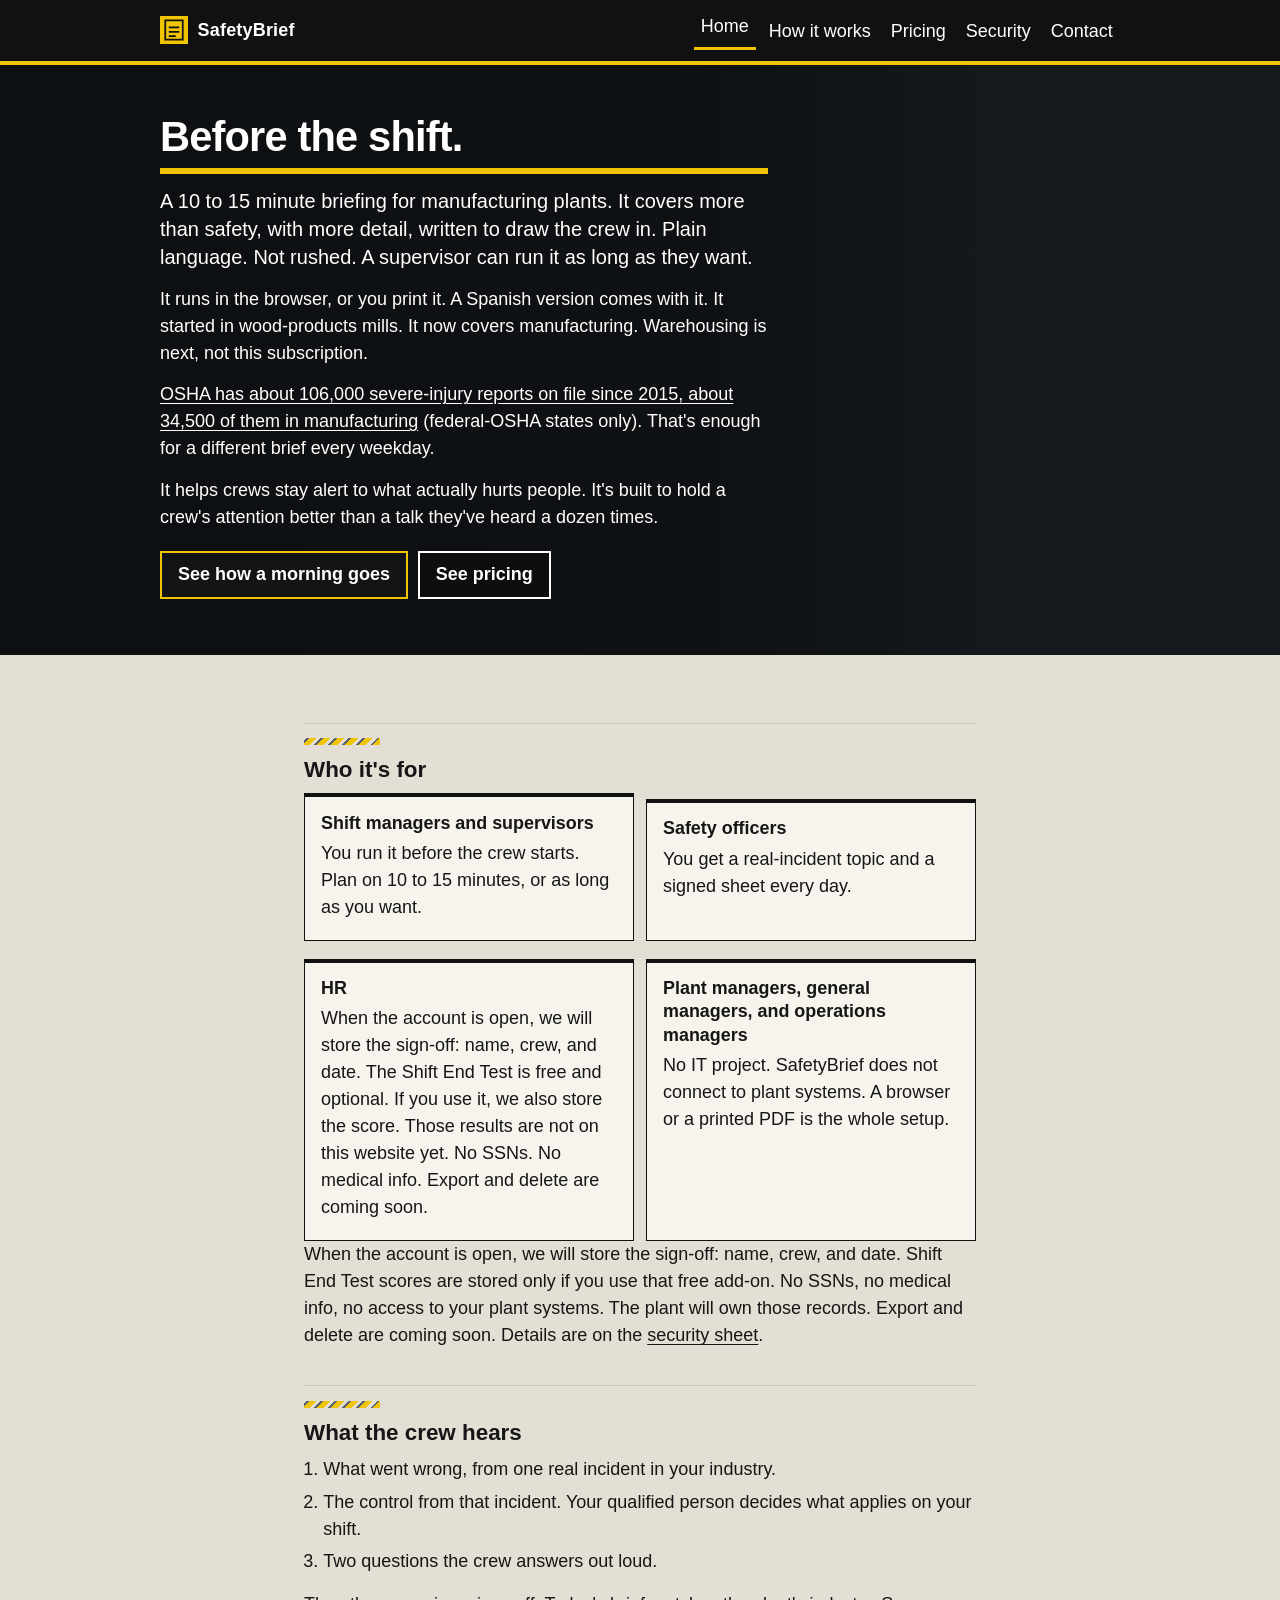
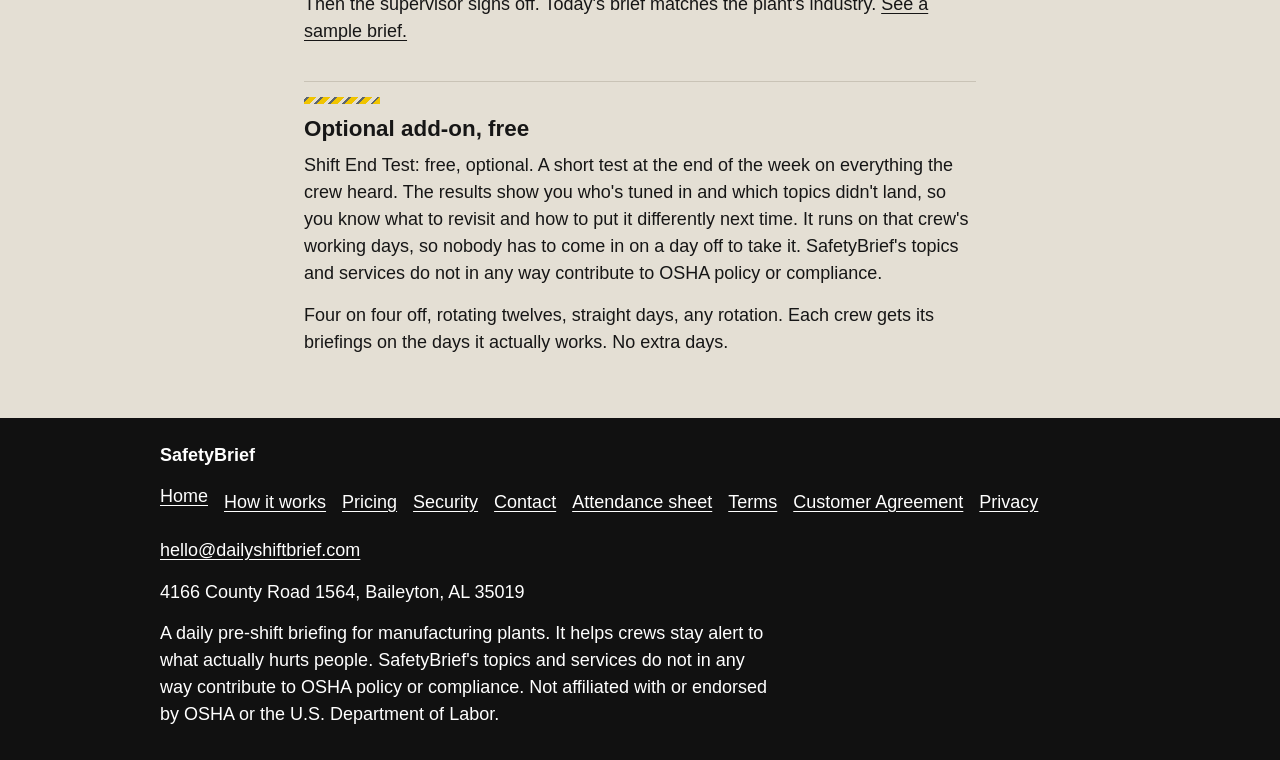
==== index.html @ f7095312 "Publish site (3/4)" ====
<!DOCTYPE html>
<html lang="en">
<head>
  <meta charset="utf-8">
  <meta name="viewport" content="width=device-width, initial-scale=1">
  <title>SafetyBrief | Before the shift</title>
  <meta name="description" content="A 10 to 15 minute pre-shift briefing for manufacturing plants. Supervisors can run it as long as they want. It covers more than safety, in plain language, and helps crews stay alert to what actually hurts people.">
  <meta property="og:site_name" content="SafetyBrief">
  <meta property="og:type" content="website">
  <meta property="og:title" content="SafetyBrief | Before the shift">
  <meta property="og:description" content="A 10 to 15 minute pre-shift briefing for manufacturing plants. Supervisors can run it as long as they want. It covers more than safety, in plain language, and helps crews stay alert to what actually hurts people.">
  <meta property="og:url" content="https://dailyshiftbrief.com/">
  <meta name="robots" content="index, follow">
  <meta name="theme-color" content="#111111">
  <link rel="icon" href="favicon.svg" type="image/svg+xml">
  <link rel="preload" as="image" type="image/webp" href="assets/hero/plant-floor-960.webp" imagesrcset="assets/hero/plant-floor-960.webp 960w, assets/hero/plant-floor-1920.webp 1920w" imagesizes="(max-width: 760px) 320px, 100vw" fetchpriority="high">
  <meta property="og:image" content="https://dailyshiftbrief.com/assets/hero/plant-floor-1920.jpg">
  <link rel="stylesheet" href="css/site.css">
</head>
<body class="marketing">
  <a class="skip" href="#main">Skip to content</a>
  <header class="site-header">
    <div class="wrap-wide header-inner">
      <a class="brand" href="index.html">
        <svg class="mark" viewBox="0 0 32 32" width="28" height="28" aria-hidden="true" focusable="false">
          <rect width="32" height="32" fill="#f0c400"/>
          <rect x="6" y="5" width="20" height="22" fill="none" stroke="#111" stroke-width="2"/>
          <path d="M10 13h12M10 18h12M10 23h8" stroke="#111" stroke-width="2"/>
        </svg>
        <span>SafetyBrief</span>
      </a>
      <nav aria-label="Primary">
        <ul class="nav-list">
          <li><a href="index.html" aria-current="page">Home</a></li>
          <li><a href="how-it-works.html">How it works</a></li>
          <li><a href="pricing.html">Pricing</a></li>
          <li><a href="security.html">Security</a></li>
          <li><a href="contact.html">Contact</a></li>
        </ul>
      </nav>
    </div>
  </header>
  <main id="main" tabindex="-1">
    <section class="hero" aria-labelledby="hero-title">
      <!-- Plant-floor photograph, AI-generated by SafetyBrief for this site. -->
      <div class="hero-photo">
        <picture>
          <source type="image/webp" srcset="assets/hero/plant-floor-960.webp 960w, assets/hero/plant-floor-1920.webp 1920w" sizes="(max-width: 760px) 320px, 100vw">
          <img src="assets/hero/plant-floor-960.jpg" srcset="assets/hero/plant-floor-960.jpg 960w, assets/hero/plant-floor-1920.jpg 1920w" sizes="(max-width: 760px) 320px, 100vw" alt="" width="1920" height="1080" decoding="async" fetchpriority="high">
        </picture>
      </div>
      <div class="hero-shade" aria-hidden="true"></div>
      <div class="hero-copy">
        <h1 id="hero-title">Before the shift.</h1>
        <p class="lede">A 10 to 15 minute briefing for manufacturing plants. It covers more than safety, with more detail, written to draw the crew in. Plain language. Not rushed. A supervisor can run it as long as they want.</p>
        <p>It runs in the browser, or you print it. A Spanish version comes with it. It started in wood-products mills. It now covers manufacturing. Warehousing is next, not this subscription.</p>
        <p><a href="https://www.osha.gov/severe-injury-reports">OSHA has about 106,000 severe-injury reports on file since 2015, about 34,500 of them in manufacturing</a> (federal-OSHA states only). That's enough for a different brief every weekday.</p>
        <p>It helps crews stay alert to what actually hurts people. It's built to hold a crew's attention better than a talk they've heard a dozen times.</p>
        <div class="actions">
          <a class="btn btn-solid" href="how-it-works.html">See how a morning goes</a>
          <a class="btn btn-line" href="pricing.html">See pricing</a>
        </div>
      </div>
    </section>
    <div class="wrap page-body">

    <h2>Who it's for</h2>
    <ul class="who-list">
      <li>
        <h3>Shift managers and supervisors</h3>
        <p>You run it before the crew starts. Plan on 10 to 15 minutes, or as long as you want.</p>
      </li>
      <li>
        <h3>Safety officers</h3>
        <p>You get a real-incident topic and a signed sheet every day.</p>
      </li>
      <li>
        <h3>HR</h3>
        <p>When the account is open, we will store the sign-off: name, crew, and date. The Shift End Test is free and optional. If you use it, we also store the score. Those results are not on this website yet. No SSNs. No medical info. Export and delete are coming soon.</p>
      </li>
      <li>
        <h3>Plant managers, general managers, and operations managers</h3>
        <p>No IT project. SafetyBrief does not connect to plant systems. A browser or a printed PDF is the whole setup.</p>
      </li>
    </ul>
    <p>When the account is open, we will store the sign-off: name, crew, and date. Shift End Test scores are stored only if you use that free add-on. No SSNs, no medical info, no access to your plant systems. The plant will own those records. Export and delete are coming soon. Details are on the <a href="security.html">security sheet</a>.</p>

    <h2>What the crew hears</h2>
    <ol>
      <li>What went wrong, from one real incident in your industry.</li>
      <li>The control from that incident. Your qualified person decides what applies on your shift.</li>
      <li>Two questions the crew answers out loud.</li>
    </ol>
    <p>Then the supervisor signs off. Today's brief matches the plant's industry. <a href="how-it-works.html#sample-brief">See a sample brief.</a></p>

    <h2>Optional add-on, free</h2>
    <p>Shift End Test: free, optional. A short test at the end of the week on everything the crew heard. The results show you who's tuned in and which topics didn't land, so you know what to revisit and how to put it differently next time. It runs on that crew's working days, so nobody has to come in on a day off to take it. SafetyBrief's topics and services do not in any way contribute to OSHA policy or compliance.</p>
    <p>Four on four off, rotating twelves, straight days, any rotation. Each crew gets its briefings on the days it actually works. No extra days.</p>
    </div>
  </main>
  <footer class="site-footer">
    <div class="wrap-wide">
      <p class="footer-name">SafetyBrief</p>
      <ul class="footer-nav">
        <li><a href="index.html" aria-current="page">Home</a></li>
        <li><a href="how-it-works.html">How it works</a></li>
        <li><a href="pricing.html">Pricing</a></li>
        <li><a href="security.html">Security</a></li>
        <li><a href="contact.html">Contact</a></li>
        <li><a href="attendance-sheet.html">Attendance sheet</a></li>
        <li><a href="terms.html">Terms</a></li>
        <li><a href="customer-agreement.html">Customer Agreement</a></li>
        <li><a href="privacy.html">Privacy</a></li>
      </ul>
      <p><a href="mailto:hello@dailyshiftbrief.com">hello@dailyshiftbrief.com</a></p>
      <p data-field="business-address"></p>
      <noscript><p>Mailing address: the BUSINESS_ADDRESS line in config.js.</p></noscript>
      <p class="footer-note">A daily pre-shift briefing for manufacturing plants. It helps crews stay alert to what actually hurts people. SafetyBrief's topics and services do not in any way contribute to OSHA policy or compliance. Not affiliated with or endorsed by OSHA or the U.S. Department of Labor.</p>
    </div>
  </footer>
  <script src="config.js"></script>
</body>
</html>
---- css/site.css ----
/* SafetyBrief. Static site. No build step. */

:root {
  --ink: #161616;
  --muted: #2c2c2c;
  --paper: #e4dfd4;
  --paper-legal: #f3f0e8;
  --card: #f7f4ee;
  --steel: #5c656e;
  --black: #111111;
  --yellow: #f0c400;
  --line: #cfcabc;
  --focus: #111111;
}

*,
*::before,
*::after {
  box-sizing: border-box;
}

html {
  -webkit-text-size-adjust: 100%;
}

body {
  margin: 0;
  background: var(--paper);
  color: var(--ink);
  font-family: "Segoe UI", "Helvetica Neue", Helvetica, Arial, sans-serif;
  font-size: 1.125rem;
  line-height: 1.5;
}

body.legal {
  background: var(--paper-legal);
}

img,
svg {
  max-width: 100%;
}

a {
  color: var(--ink);
  text-underline-offset: 0.15em;
}

a:hover {
  color: #000;
}

:focus-visible {
  outline: 3px solid var(--focus);
  outline-offset: 3px;
}

.skip {
  position: absolute;
  left: 0.75rem;
  top: 0.75rem;
  z-index: 20;
  background: #fff;
  color: #000;
  padding: 0.5rem 0.75rem;
  transform: translateY(-200%);
}

.skip:focus {
  transform: none;
}

.wrap {
  width: min(100% - 2rem, 42rem);
  margin-inline: auto;
}

.wrap-wide {
  width: min(100% - 2rem, 60rem);
  margin-inline: auto;
}

.site-header {
  background: var(--black);
  color: #fff;
  border-bottom: 4px solid var(--yellow);
}

.site-header a {
  color: #fff;
  text-decoration: none;
}

.site-header a:focus-visible {
  outline-color: var(--yellow);
}

.header-inner {
  display: flex;
  flex-wrap: wrap;
  align-items: center;
  justify-content: space-between;
  gap: 0.25rem 1.25rem;
  padding-block: 0.35rem;
}

.brand {
  display: inline-flex;
  align-items: center;
  gap: 0.6rem;
  min-height: 48px;
  font-weight: 700;
  letter-spacing: 0.01em;
}

.mark {
  display: block;
  flex: 0 0 auto;
}

.nav-list {
  display: flex;
  flex-wrap: wrap;
  gap: 0.15rem 0.35rem;
  list-style: none;
  margin: 0;
  padding: 0;
}

.nav-list a {
  display: inline-flex;
  align-items: center;
  min-height: 44px;
  padding: 0.2rem 0.45rem;
  border-bottom: 3px solid transparent;
}

.nav-list a[aria-current="page"] {
  border-bottom-color: var(--yellow);
}

.nav-list a:hover {
  border-bottom-color: #fff;
}

main {
  padding: 0 0 3rem;
}

.page-body {
  padding-top: 2rem;
}

body.marketing .page-body h2 {
  margin-top: 2.25rem;
  padding-top: 0.9rem;
  border-top: 1px solid #c9c3b6;
}

body.marketing .pay-card h2,
body.marketing .release-box h2,
body.marketing .sample-brief h2 {
  margin-top: 0;
  padding-top: 0;
  border-top: 0;
}

body.marketing .page-body h2::before {
  content: "";
  display: block;
  width: 4.75rem;
  height: 0.42rem;
  margin: 0 0 0.7rem;
  background: repeating-linear-gradient(
    -45deg,
    var(--yellow) 0 5px,
    var(--steel) 5px 7px,
    transparent 7px 10px
  );
}

body.marketing .pay-card h2::before,
body.marketing .release-box h2::before,
body.marketing .sample-brief h2::before {
  content: none;
}

/* Plant-floor photograph, AI-generated by SafetyBrief for this site.
   image-set() is the CSS form of the same 960 / 1920 choice as the img srcset.
   :has(img) clears it so the photo is fetched once. */
.hero {
  position: relative;
  isolation: isolate;
  overflow: hidden;
  color: #fff;
  display: flex;
  align-items: center;
  min-height: 34rem;
}

.hero-photo,
.page-banner {
  background-color: #171a1d;
  background-image: image-set(
    url("../assets/hero/plant-floor-960.webp") type("image/webp"),
    url("../assets/hero/plant-floor-960.jpg") type("image/jpeg")
  );
  background-size: cover;
  background-position: 78% 40%;
}

@media (min-width: 761px) {
  .hero-photo,
  .page-banner {
    background-image: image-set(
      url("../assets/hero/plant-floor-1920.webp") type("image/webp"),
      url("../assets/hero/plant-floor-1920.jpg") type("image/jpeg")
    );
    background-position: 70% center;
  }
}

.hero-photo:has(img),
.page-banner:has(img) {
  background-image: none;
}

.hero-photo {
  position: absolute;
  inset: 0;
  z-index: 0;
}

.hero-photo picture,
.hero-photo img,
.page-banner picture,
.page-banner img {
  position: absolute;
  inset: 0;
  width: 100%;
  height: 100%;
}

.hero-photo img,
.page-banner img {
  object-fit: cover;
  object-position: 70% center;
  display: block;
}

.hero-shade {
  position: absolute;
  inset: 0;
  z-index: 1;
  background: linear-gradient(
    90deg,
    rgba(10, 12, 14, 0.78) 0%,
    rgba(12, 14, 16, 0.75) 56%,
    rgba(18, 22, 26, 0.46) 76%,
    rgba(22, 26, 30, 0.26) 100%
  );
}

.hero-copy {
  position: relative;
  z-index: 2;
  width: min(100% - 2rem, 38rem);
  margin-left: max(1rem, calc((100% - 60rem) / 2));
  padding: 3rem 0 3.25rem;
}

.hero h1,
.page-banner h1 {
  color: #fff;
  border-bottom-color: var(--yellow);
}

.hero p,
.hero a:not(.btn) {
  color: #fff;
}

.hero .btn-solid {
  background: #121416;
  color: #fff;
  border-color: var(--yellow);
}

.hero .btn-line {
  background: rgba(12, 14, 16, 0.82);
  color: #fff;
  border-color: #fff;
}

.hero .btn-solid:hover,
.hero .btn-line:hover {
  background: var(--yellow);
  color: #141414;
  border-color: var(--yellow);
}

.hero :focus-visible,
.page-banner :focus-visible {
  outline-color: var(--yellow);
}

.page-banner {
  position: relative;
  overflow: hidden;
  display: flex;
  align-items: flex-end;
  min-height: 9.25rem;
  color: #fff;
}

.page-banner-shade {
  position: absolute;
  inset: 0;
  background: rgba(14, 16, 18, 0.72);
}

.banner-title {
  position: relative;
  z-index: 1;
  width: min(100% - 2rem, 42rem);
  margin-inline: auto;
  padding: 2.5rem 0 1.35rem;
}

.page-banner.wide .banner-title {
  width: min(100% - 2rem, 60rem);
}

.page-banner h1 {
  margin: 0;
}

@media (max-width: 760px) {
  .hero {
    min-height: 0;
    align-items: flex-end;
  }

  .hero-photo {
    overflow: hidden;
  }

  .hero-photo img {
    width: 230%;
    height: 230%;
    max-width: none;
    object-fit: fill;
    left: -118%;
    top: -72%;
  }

  .page-banner img {
    object-position: 76% 40%;
  }

  .hero-shade {
    background: linear-gradient(
      180deg,
      rgba(10, 12, 14, 0.30) 0%,
      rgba(10, 12, 14, 0.40) 7.5rem,
      rgba(8, 10, 12, 0.80) 12rem,
      rgba(8, 10, 12, 0.82) 100%
    );
  }

  .hero-copy {
    width: auto;
    margin-left: 1rem;
    margin-right: 1rem;
    padding: 9.25rem 0 1.75rem;
  }
}

h1 {
  margin: 0 0 0.85rem;
  font-size: clamp(1.85rem, 4.5vw, 2.6rem);
  line-height: 1.15;
  letter-spacing: -0.02em;
  border-bottom: 6px solid var(--yellow);
  padding-bottom: 0.45rem;
}

h2 {
  margin: 2rem 0 0.6rem;
  font-size: 1.4rem;
  line-height: 1.25;
}

h3 {
  margin: 0 0 0.35rem;
  font-size: 1.12rem;
  line-height: 1.3;
}

p {
  margin: 0 0 0.9rem;
}

ul,
ol {
  margin: 0 0 1rem;
  padding-left: 1.2rem;
}

li + li {
  margin-top: 0.35rem;
}

.lede {
  font-size: 1.25rem;
  line-height: 1.4;
}

.who-list {
  list-style: none;
  padding: 0;
  margin: 0.5rem 0 0;
  display: grid;
  gap: 0.75rem;
}

.who-list li {
  background: var(--card);
  border: 1px solid var(--black);
  border-top: 4px solid var(--black);
  padding: 0.9rem 1rem 0.3rem;
}

.who-list h3 {
  margin-bottom: 0.3rem;
}

.steps {
  padding-left: 1.3rem;
}

.steps li {
  margin-top: 0.55rem;
}

.actions {
  display: flex;
  flex-wrap: wrap;
  gap: 0.6rem;
  margin: 1.25rem 0 0.25rem;
}

.btn {
  display: inline-flex;
  align-items: center;
  justify-content: center;
  min-height: 48px;
  padding: 0.65rem 1rem;
  border: 2px solid var(--black);
  font: inherit;
  font-weight: 700;
  line-height: 1.25;
  text-align: center;
  text-decoration: none;
  cursor: pointer;
}

.btn-solid {
  background: var(--black);
  color: #fff;
}

.btn-solid:hover {
  background: #2a2a2a;
  color: #fff;
}

.btn-line {
  background: var(--card);
  color: var(--black);
}

.btn-line:hover {
  background: var(--yellow);
  color: var(--black);
}

.btn-pending {
  background: #fff;
  color: var(--black);
  border-style: dashed;
}

.btn-pending:hover {
  background: var(--yellow);
  color: var(--black);
}

.btn-locked {
  opacity: 0.45;
  cursor: not-allowed;
  pointer-events: none;
}

.agree-box {
  display: flex;
  gap: 0.75rem;
  align-items: flex-start;
  background: var(--card);
  border: 1px solid var(--black);
  padding: 0.9rem 1rem;
  margin: 0 0 1rem;
}

.agree-box input {
  width: 1.35rem;
  height: 1.35rem;
  margin-top: 0.25rem;
  flex: 0 0 auto;
}

.agree-stack {
  display: flex;
  flex-direction: column;
  gap: 0.75rem;
  margin: 0 0 1rem;
}

.agree-stack .agree-box {
  margin: 0;
}

.release-inline {
  margin: 0.35rem 0 0;
}

.release-inline summary {
  cursor: pointer;
  min-height: 44px;
  display: flex;
  align-items: center;
}

.release-box {
  border: 3px solid var(--black);
  background: var(--card);
  padding: 1rem 1.1rem 0.4rem;
  margin: 1.25rem 0 1.5rem;
}

.release-box h2 {
  margin: 0 0 0.75rem;
  font-size: 1.15rem;
  font-weight: 800;
  letter-spacing: 0.04em;
  line-height: 1.3;
}

.agreement-version {
  margin: 0 0 0.85rem;
  font-weight: 700;
}

.legal-warn {
  border: 3px solid var(--black);
  background: var(--card);
  padding: 0.9rem 1rem 0.2rem;
  margin: 0 0 1.25rem;
}

.legal-caps {
  font-weight: 800;
  letter-spacing: 0.01em;
}

.order-fields {
  display: grid;
  gap: 0.65rem;
  margin: 0 0 1rem;
}

.order-fields label {
  display: grid;
  gap: 0.25rem;
  font-weight: 700;
}

.order-fields input {
  font: inherit;
  min-height: 48px;
  padding: 0.4rem 0.6rem;
  border: 2px solid var(--black);
  background: #fff;
  width: 100%;
}

.btn-block {
  width: 100%;
}

.includes {
  background: var(--card);
  border: 1px solid var(--black);
  padding: 0.9rem 1rem 0.9rem 1.6rem;
  margin: 0.4rem 0 0;
}

.pay-grid {
  display: grid;
  grid-template-columns: 1fr 1fr;
  gap: 1rem;
  align-items: stretch;
  margin-top: 0.5rem;
}

.pay-card {
  background: var(--card);
  border: 1px solid var(--black);
  padding: 1.15rem 1.15rem 1.25rem;
  display: flex;
  flex-direction: column;
  gap: 0.35rem;
}

.pay-card h2 {
  margin: 0 0 0.2rem;
}

.pay-card > p {
  margin-bottom: 0.35rem;
}

.plan {
  margin-top: 0.85rem;
}

.addon-note {
  margin: 1.1rem 0 0;
}

.callout {
  background: var(--card);
  border: 1px solid #3a4046;
  border-left: 4px solid var(--yellow);
  padding: 0.85rem 1rem 0.15rem;
}

.amount {
  margin: 0 0 0.45rem;
  font-size: clamp(1.35rem, 2.4vw, 1.7rem);
  font-weight: 700;
  letter-spacing: -0.02em;
  line-height: 1.2;
}

.pay-card .aside-link {
  margin-top: auto;
  padding-top: 1rem;
}

.questions {
  margin-top: 1.25rem;
}

.sample-brief {
  background: var(--card);
  border: 1px solid var(--black);
  margin-top: 0.5rem;
}

.sample-flag {
  margin: 0;
  padding: 0.8rem 1rem;
  background: var(--yellow);
  color: var(--black);
  border-bottom: 3px solid var(--black);
  font-weight: 700;
}

.brief-body {
  padding: 1rem 1rem 1.25rem;
}

.brief-kicker {
  margin: 0;
  font-size: 0.85rem;
  font-weight: 700;
  letter-spacing: 0.06em;
  text-transform: uppercase;
}

.brief-meta {
  margin: 0 0 1rem;
  font-variant-numeric: tabular-nums;
}

.placeholder {
  border: 1px dashed var(--black);
  padding: 0.65rem 0.75rem;
  background: #fffdf6;
}

.sample-brief ol {
  margin-bottom: 0.4rem;
}

.sample-brief a {
  overflow-wrap: anywhere;
}

.sample-brief img {
  display: block;
  width: 100%;
  max-width: 100%;
  height: auto;
}

.sample-brief figure {
  margin: 1rem 0 1.25rem;
}

.sample-brief figcaption {
  margin-top: 0.45rem;
  font-size: 0.95rem;
  line-height: 1.4;
  overflow-wrap: anywhere;
}

.brief-download {
  margin: 0;
  padding: 0.85rem 1rem 0;
  display: flex;
  flex-wrap: wrap;
  gap: 0.6rem;
  align-items: center;
}

.brief-download-bottom {
  padding-bottom: 1rem;
}

.sheet {
  background: #fff;
  color: #161616;
  border: 1px solid #3a4046;
  padding: 1rem 1rem 1.15rem;
}

.sheet-brand {
  display: flex;
  align-items: center;
  gap: 0.45rem;
  margin: 0 0 0.2rem;
  font-weight: 700;
}

.sheet-brand .mark {
  width: 22px;
  height: 22px;
}

.sheet-title {
  margin: 0 0 0.75rem;
  font-size: 1.35rem;
  line-height: 1.2;
  border-bottom: 4px solid #111;
  padding-bottom: 0.25rem;
}

.sheet-fields {
  display: grid;
  grid-template-columns: 1fr 1fr;
  gap: 0.45rem 1rem;
  margin: 0 0 0.7rem;
}

.field {
  display: grid;
  gap: 0.15rem;
  margin: 0;
  font-weight: 700;
  font-size: 0.95rem;
}

.field .line {
  display: block;
  border-bottom: 1px solid #111;
  min-height: 1.35rem;
}

.sheet-table {
  width: 100%;
  border-collapse: collapse;
  font-size: 0.95rem;
}

.sheet-table th,
.sheet-table td {
  border: 1px solid #222;
  text-align: left;
  padding: 0.28rem 0.4rem;
  font-weight: 600;
}

.sheet-table .num {
  width: 2.2rem;
  text-align: right;
}

.sheet-foot {
  margin: 0.7rem 0 0;
  font-size: 0.95rem;
}

@media (max-width: 560px) {
  .sheet-fields {
    grid-template-columns: 1fr;
  }

  .sheet-table {
    font-size: 0.85rem;
  }
}

.signoff-lines {
  overflow-wrap: anywhere;
}

.signoff {
  margin-top: 1.1rem;
  border-top: 3px solid var(--black);
  padding-top: 0.8rem;
}

.sign-row {
  display: grid;
  grid-template-columns: minmax(8.5rem, 11rem) 1fr;
  gap: 0.35rem 0.75rem;
  align-items: end;
  margin: 0.55rem 0;
}

.sign-line {
  border-bottom: 1px solid var(--black);
  min-height: 1.5rem;
}

@media (max-width: 420px) {
  .sign-row {
    grid-template-columns: 1fr;
  }
}

.sign-note {
  margin: 0.8rem 0 0;
  font-size: 1rem;
}

.security-sheet h2 {
  margin-top: 1.4rem;
}

.sheet-list {
  margin-top: 0.2rem;
}

.draft-banner {
  margin: 0 0 1.1rem;
  padding: 0.8rem 1rem;
  background: var(--yellow);
  color: var(--black);
  border: 3px solid var(--black);
  font-weight: 700;
}

.legal-slot {
  border: 1px dashed var(--black);
  padding: 0.75rem 1rem;
  font-weight: 700;
  background: #fff;
}

.site-footer {
  background: var(--black);
  color: #fff;
  padding: 1.5rem 0 2rem;
}

.site-footer a {
  color: #fff;
}

.footer-nav {
  list-style: none;
  padding: 0;
  margin: 0 0 0.8rem;
  display: flex;
  flex-wrap: wrap;
  gap: 0.35rem 1rem;
}

.footer-nav a {
  display: inline-flex;
  align-items: center;
  min-height: 44px;
  text-decoration: underline;
  text-underline-offset: 0.15em;
}

.footer-name {
  margin: 0 0 0.35rem;
  font-weight: 700;
}

.footer-note {
  margin: 0.4rem 0 0;
  max-width: 38rem;
}

@media (min-width: 800px) {
  .who-list {
    grid-template-columns: 1fr 1fr;
  }
}

@media (max-width: 760px) {
  .pay-grid {
    grid-template-columns: 1fr;
  }
}

@media print {
  @page {
    size: letter;
    margin: 0.6in;
  }

  body {
    background: #fff;
    color: #000;
    font-size: 11.5pt;
    line-height: 1.4;
  }

  .skip,
  .site-header,
  .site-footer,
  .no-print {
    display: none !important;
  }

  main {
    padding: 0;
  }

  .wrap,
  .wrap-wide {
    width: auto;
    margin: 0;
  }

  a {
    color: #000;
    text-decoration: underline;
  }

  h1 {
    font-size: 18pt;
  }

  .sample-brief,
  .security-sheet,
  .who-list li,
  .pay-card,
  .includes,
  .draft-banner,
  .legal-slot,
  .placeholder {
    background: #fff;
  }

  .sample-flag,
  .draft-banner {
    background: #fff;
    border: 2px solid #000;
  }

  .sample-brief {
    break-inside: avoid;
    border: 1px solid #000;
  }

  .btn {
    border-color: #000;
  }

  .btn-solid {
    background: #fff;
    color: #000;
  }

  .hero-photo,
  .hero-shade,
  .page-banner picture,
  .page-banner-shade {
    display: none !important;
  }

  .hero,
  .page-banner {
    background: #fff;
    color: #000;
    min-height: 0;
  }

  .hero h1,
  .page-banner h1,
  .hero p,
  .hero a,
  .hero .btn,
  .hero .btn-solid,
  .hero .btn-line {
    color: #000;
    background: transparent;
    border-color: #000;
  }

  body.sheet-page {
    background: #fff;
    color: #000;
    font-size: 9pt;
    line-height: 1.15;
  }

  body.sheet-page main {
    padding: 0;
  }

  body.sheet-page .sheet {
    width: auto;
    margin: 0;
  }

  body.sheet-page .sheet-title {
    font-size: 13pt;
    margin: 0 0 0.08in;
    border: 0;
    padding: 0;
  }

  body.sheet-page .sheet-fields {
    margin-bottom: 0.08in;
  }

  body.sheet-page .sheet-table td {
    height: 0.268in;
    padding: 0 0.06in;
  }

  body.sheet-page .sheet-foot {
    margin: 0.06in 0 0;
  }

  @page sheet {
    size: letter;
    margin: 0.38in 0.48in;
  }

  body.sheet-page .sheet {
    page: sheet;
  }
}
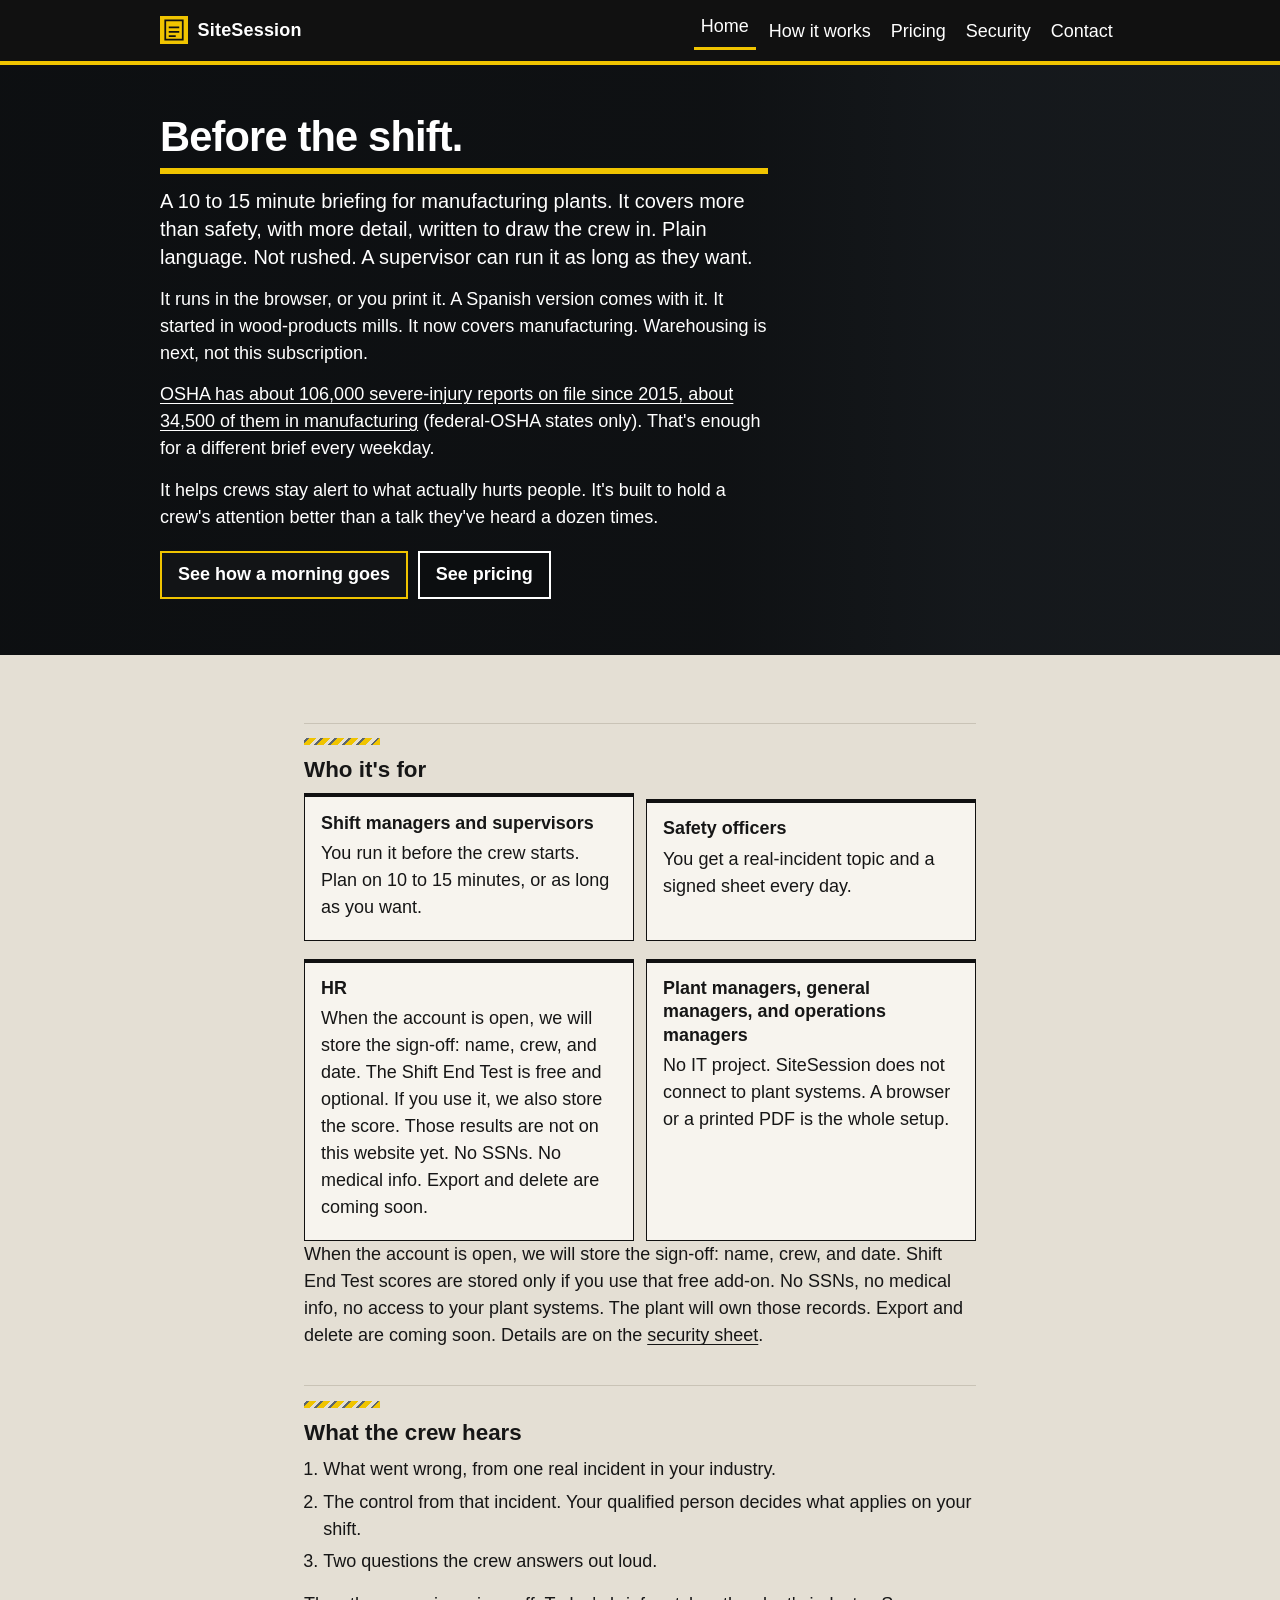
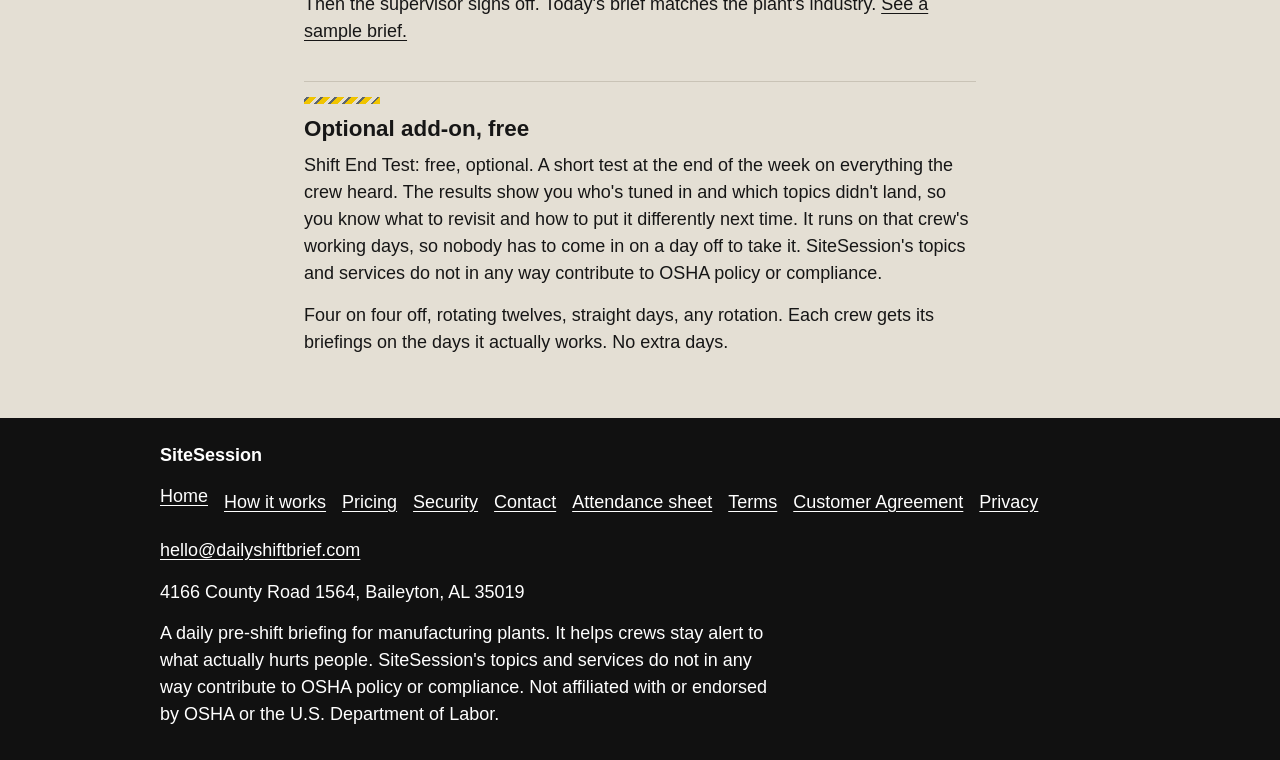
==== commit 90a39b62: "Rename product to SiteSession (3/4)" ====
--- a/index.html
+++ b/index.html
@@ -3,11 +3,11 @@
 <head>
   <meta charset="utf-8">
   <meta name="viewport" content="width=device-width, initial-scale=1">
-  <title>SafetyBrief | Before the shift</title>
+  <title>SiteSession | Before the shift</title>
   <meta name="description" content="A 10 to 15 minute pre-shift briefing for manufacturing plants. Supervisors can run it as long as they want. It covers more than safety, in plain language, and helps crews stay alert to what actually hurts people.">
-  <meta property="og:site_name" content="SafetyBrief">
+  <meta property="og:site_name" content="SiteSession">
   <meta property="og:type" content="website">
-  <meta property="og:title" content="SafetyBrief | Before the shift">
+  <meta property="og:title" content="SiteSession | Before the shift">
   <meta property="og:description" content="A 10 to 15 minute pre-shift briefing for manufacturing plants. Supervisors can run it as long as they want. It covers more than safety, in plain language, and helps crews stay alert to what actually hurts people.">
   <meta property="og:url" content="https://dailyshiftbrief.com/">
   <meta name="robots" content="index, follow">
@@ -27,7 +27,7 @@
           <rect x="6" y="5" width="20" height="22" fill="none" stroke="#111" stroke-width="2"/>
           <path d="M10 13h12M10 18h12M10 23h8" stroke="#111" stroke-width="2"/>
         </svg>
-        <span>SafetyBrief</span>
+        <span>SiteSession</span>
       </a>
       <nav aria-label="Primary">
         <ul class="nav-list">
@@ -42,7 +42,7 @@
   </header>
   <main id="main" tabindex="-1">
     <section class="hero" aria-labelledby="hero-title">
-      <!-- Plant-floor photograph, AI-generated by SafetyBrief for this site. -->
+      <!-- Plant-floor photograph, AI-generated by SiteSession for this site. -->
       <div class="hero-photo">
         <picture>
           <source type="image/webp" srcset="assets/hero/plant-floor-960.webp 960w, assets/hero/plant-floor-1920.webp 1920w" sizes="(max-width: 760px) 320px, 100vw">
@@ -80,7 +80,7 @@
       </li>
       <li>
         <h3>Plant managers, general managers, and operations managers</h3>
-        <p>No IT project. SafetyBrief does not connect to plant systems. A browser or a printed PDF is the whole setup.</p>
+        <p>No IT project. SiteSession does not connect to plant systems. A browser or a printed PDF is the whole setup.</p>
       </li>
     </ul>
     <p>When the account is open, we will store the sign-off: name, crew, and date. Shift End Test scores are stored only if you use that free add-on. No SSNs, no medical info, no access to your plant systems. The plant will own those records. Export and delete are coming soon. Details are on the <a href="security.html">security sheet</a>.</p>
@@ -94,13 +94,13 @@
     <p>Then the supervisor signs off. Today's brief matches the plant's industry. <a href="how-it-works.html#sample-brief">See a sample brief.</a></p>
 
     <h2>Optional add-on, free</h2>
-    <p>Shift End Test: free, optional. A short test at the end of the week on everything the crew heard. The results show you who's tuned in and which topics didn't land, so you know what to revisit and how to put it differently next time. It runs on that crew's working days, so nobody has to come in on a day off to take it. SafetyBrief's topics and services do not in any way contribute to OSHA policy or compliance.</p>
+    <p>Shift End Test: free, optional. A short test at the end of the week on everything the crew heard. The results show you who's tuned in and which topics didn't land, so you know what to revisit and how to put it differently next time. It runs on that crew's working days, so nobody has to come in on a day off to take it. SiteSession's topics and services do not in any way contribute to OSHA policy or compliance.</p>
     <p>Four on four off, rotating twelves, straight days, any rotation. Each crew gets its briefings on the days it actually works. No extra days.</p>
     </div>
   </main>
   <footer class="site-footer">
     <div class="wrap-wide">
-      <p class="footer-name">SafetyBrief</p>
+      <p class="footer-name">SiteSession</p>
       <ul class="footer-nav">
         <li><a href="index.html" aria-current="page">Home</a></li>
         <li><a href="how-it-works.html">How it works</a></li>
@@ -115,7 +115,7 @@
       <p><a href="mailto:hello@dailyshiftbrief.com">hello@dailyshiftbrief.com</a></p>
       <p data-field="business-address"></p>
       <noscript><p>Mailing address: the BUSINESS_ADDRESS line in config.js.</p></noscript>
-      <p class="footer-note">A daily pre-shift briefing for manufacturing plants. It helps crews stay alert to what actually hurts people. SafetyBrief's topics and services do not in any way contribute to OSHA policy or compliance. Not affiliated with or endorsed by OSHA or the U.S. Department of Labor.</p>
+      <p class="footer-note">A daily pre-shift briefing for manufacturing plants. It helps crews stay alert to what actually hurts people. SiteSession's topics and services do not in any way contribute to OSHA policy or compliance. Not affiliated with or endorsed by OSHA or the U.S. Department of Labor.</p>
     </div>
   </footer>
   <script src="config.js"></script>
--- a/css/site.css
+++ b/css/site.css
@@ -1,4 +1,4 @@
-/* SafetyBrief. Static site. No build step. */
+/* SiteSession. Static site. No build step. */
 
 :root {
   --ink: #161616;
@@ -185,7 +185,7 @@
   content: none;
 }
 
-/* Plant-floor photograph, AI-generated by SafetyBrief for this site.
+/* Plant-floor photograph, AI-generated by SiteSession for this site.
    image-set() is the CSS form of the same 960 / 1920 choice as the img srcset.
    :has(img) clears it so the photo is fetched once. */
 .hero {
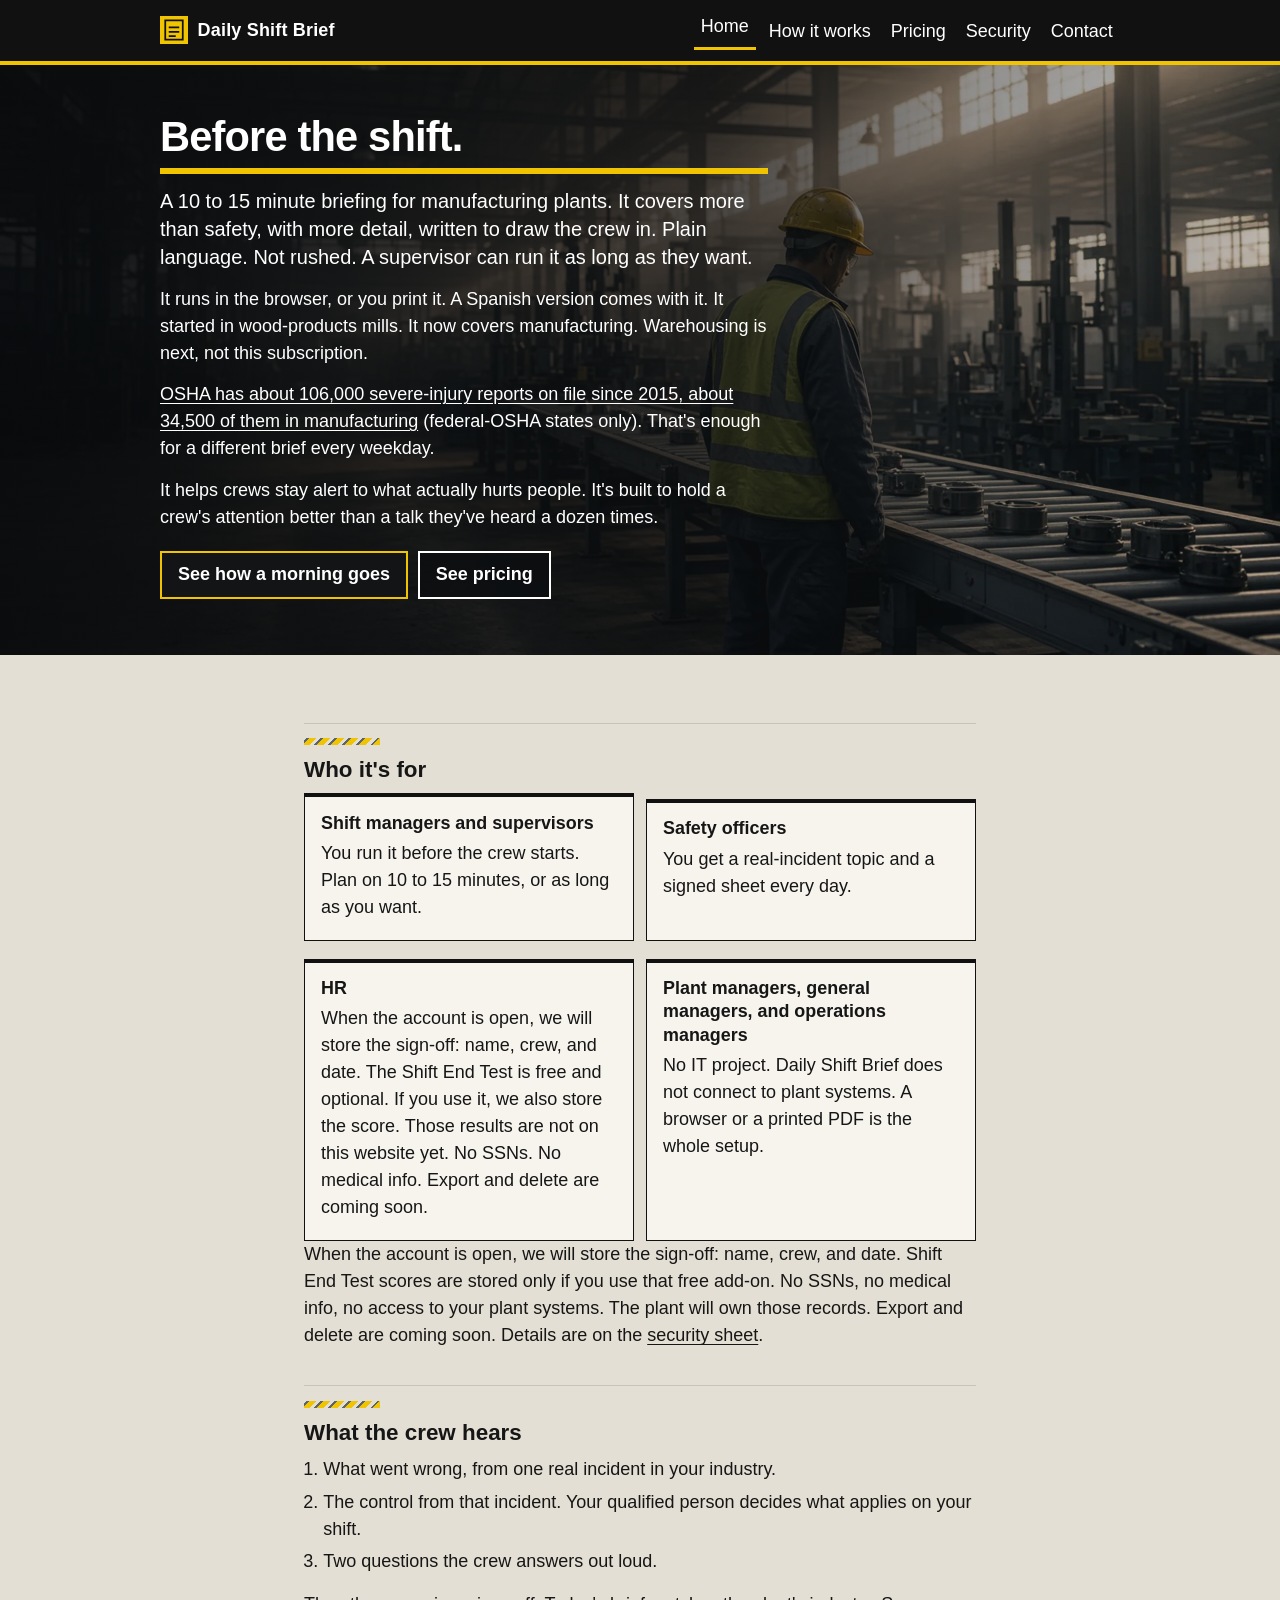
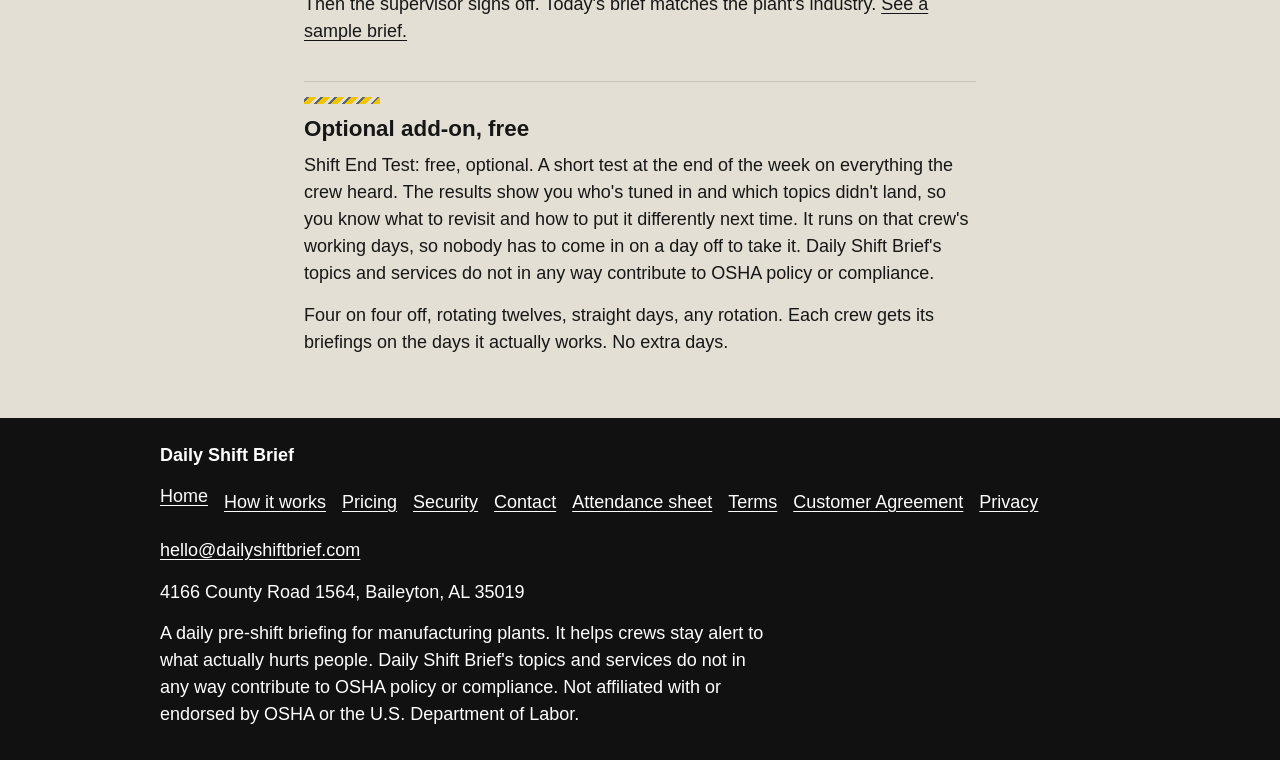
==== commit afaee576: "Brand revert: SiteSession → Daily Shift Brief (billing DAILYSHIFTBRIEF.COM)" ====
--- a/index.html
+++ b/index.html
@@ -3,11 +3,11 @@
 <head>
   <meta charset="utf-8">
   <meta name="viewport" content="width=device-width, initial-scale=1">
-  <title>SiteSession | Before the shift</title>
+  <title>Daily Shift Brief | Before the shift</title>
   <meta name="description" content="A 10 to 15 minute pre-shift briefing for manufacturing plants. Supervisors can run it as long as they want. It covers more than safety, in plain language, and helps crews stay alert to what actually hurts people.">
-  <meta property="og:site_name" content="SiteSession">
+  <meta property="og:site_name" content="Daily Shift Brief">
   <meta property="og:type" content="website">
-  <meta property="og:title" content="SiteSession | Before the shift">
+  <meta property="og:title" content="Daily Shift Brief | Before the shift">
   <meta property="og:description" content="A 10 to 15 minute pre-shift briefing for manufacturing plants. Supervisors can run it as long as they want. It covers more than safety, in plain language, and helps crews stay alert to what actually hurts people.">
   <meta property="og:url" content="https://dailyshiftbrief.com/">
   <meta name="robots" content="index, follow">
@@ -27,7 +27,7 @@
           <rect x="6" y="5" width="20" height="22" fill="none" stroke="#111" stroke-width="2"/>
           <path d="M10 13h12M10 18h12M10 23h8" stroke="#111" stroke-width="2"/>
         </svg>
-        <span>SiteSession</span>
+        <span>Daily Shift Brief</span>
       </a>
       <nav aria-label="Primary">
         <ul class="nav-list">
@@ -42,7 +42,7 @@
   </header>
   <main id="main" tabindex="-1">
     <section class="hero" aria-labelledby="hero-title">
-      <!-- Plant-floor photograph, AI-generated by SiteSession for this site. -->
+      <!-- Plant-floor photograph, AI-generated by Daily Shift Brief for this site. -->
       <div class="hero-photo">
         <picture>
           <source type="image/webp" srcset="assets/hero/plant-floor-960.webp 960w, assets/hero/plant-floor-1920.webp 1920w" sizes="(max-width: 760px) 320px, 100vw">
@@ -80,7 +80,7 @@
       </li>
       <li>
         <h3>Plant managers, general managers, and operations managers</h3>
-        <p>No IT project. SiteSession does not connect to plant systems. A browser or a printed PDF is the whole setup.</p>
+        <p>No IT project. Daily Shift Brief does not connect to plant systems. A browser or a printed PDF is the whole setup.</p>
       </li>
     </ul>
     <p>When the account is open, we will store the sign-off: name, crew, and date. Shift End Test scores are stored only if you use that free add-on. No SSNs, no medical info, no access to your plant systems. The plant will own those records. Export and delete are coming soon. Details are on the <a href="security.html">security sheet</a>.</p>
@@ -94,13 +94,13 @@
     <p>Then the supervisor signs off. Today's brief matches the plant's industry. <a href="how-it-works.html#sample-brief">See a sample brief.</a></p>
 
     <h2>Optional add-on, free</h2>
-    <p>Shift End Test: free, optional. A short test at the end of the week on everything the crew heard. The results show you who's tuned in and which topics didn't land, so you know what to revisit and how to put it differently next time. It runs on that crew's working days, so nobody has to come in on a day off to take it. SiteSession's topics and services do not in any way contribute to OSHA policy or compliance.</p>
+    <p>Shift End Test: free, optional. A short test at the end of the week on everything the crew heard. The results show you who's tuned in and which topics didn't land, so you know what to revisit and how to put it differently next time. It runs on that crew's working days, so nobody has to come in on a day off to take it. Daily Shift Brief's topics and services do not in any way contribute to OSHA policy or compliance.</p>
     <p>Four on four off, rotating twelves, straight days, any rotation. Each crew gets its briefings on the days it actually works. No extra days.</p>
     </div>
   </main>
   <footer class="site-footer">
     <div class="wrap-wide">
-      <p class="footer-name">SiteSession</p>
+      <p class="footer-name">Daily Shift Brief</p>
       <ul class="footer-nav">
         <li><a href="index.html" aria-current="page">Home</a></li>
         <li><a href="how-it-works.html">How it works</a></li>
@@ -115,7 +115,7 @@
       <p><a href="mailto:hello@dailyshiftbrief.com">hello@dailyshiftbrief.com</a></p>
       <p data-field="business-address"></p>
       <noscript><p>Mailing address: the BUSINESS_ADDRESS line in config.js.</p></noscript>
-      <p class="footer-note">A daily pre-shift briefing for manufacturing plants. It helps crews stay alert to what actually hurts people. SiteSession's topics and services do not in any way contribute to OSHA policy or compliance. Not affiliated with or endorsed by OSHA or the U.S. Department of Labor.</p>
+      <p class="footer-note">A daily pre-shift briefing for manufacturing plants. It helps crews stay alert to what actually hurts people. Daily Shift Brief's topics and services do not in any way contribute to OSHA policy or compliance. Not affiliated with or endorsed by OSHA or the U.S. Department of Labor.</p>
     </div>
   </footer>
   <script src="config.js"></script>
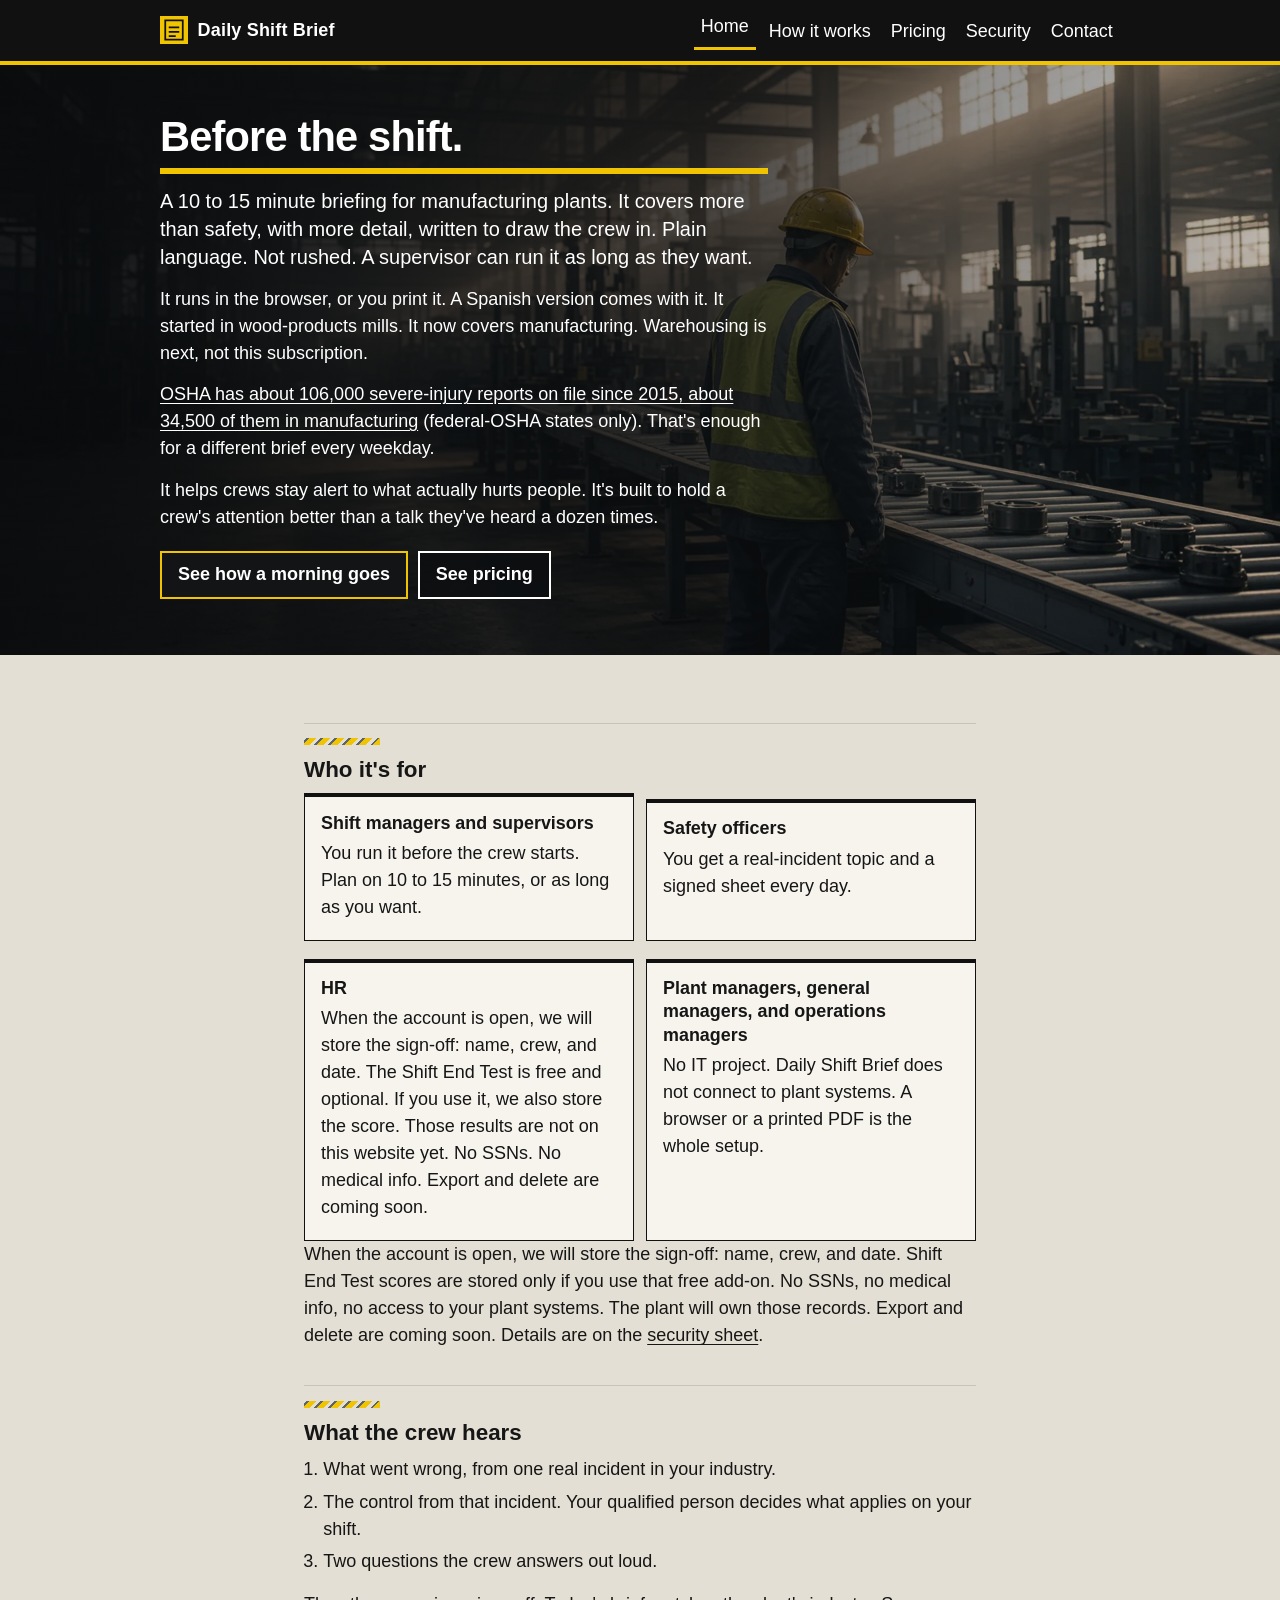
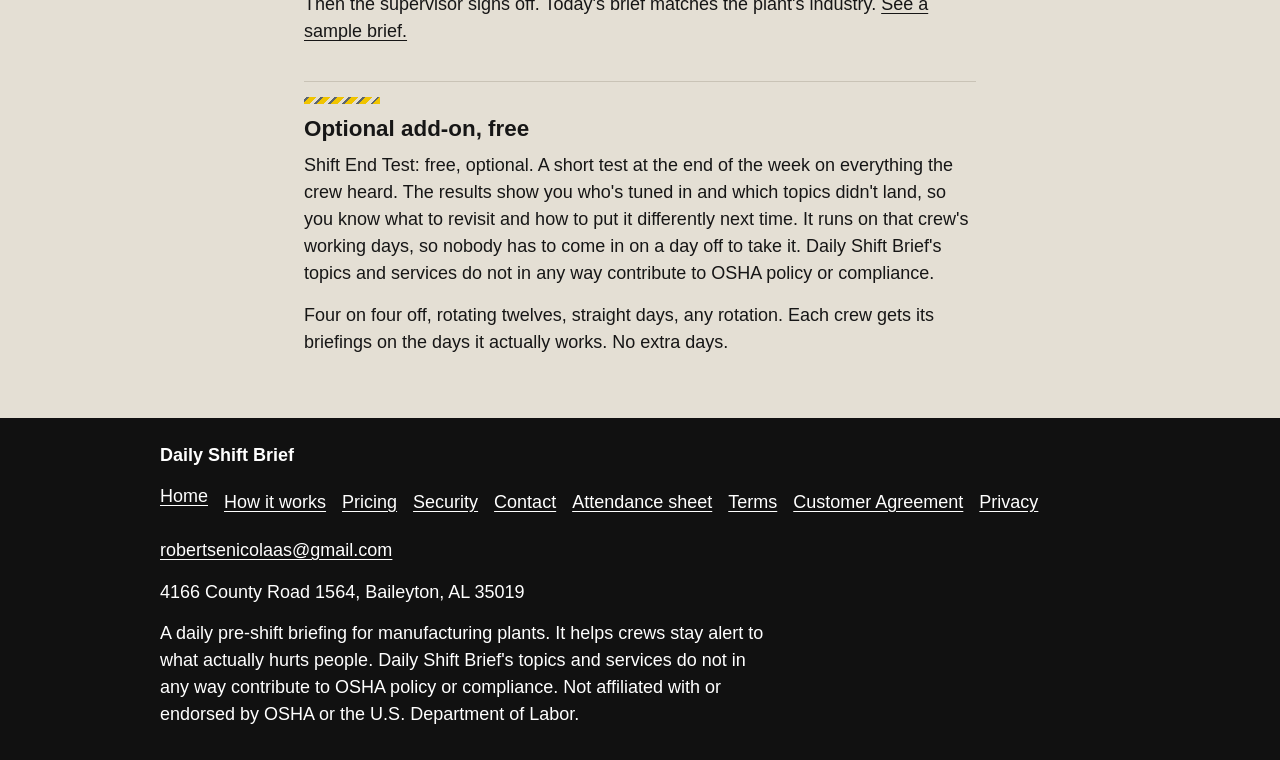
==== commit 60eb6a54: "Point contact, pricing, and home email at robertsenicolaas@gmail.com" ====
--- a/index.html
+++ b/index.html
@@ -9,12 +9,12 @@
   <meta property="og:type" content="website">
   <meta property="og:title" content="Daily Shift Brief | Before the shift">
   <meta property="og:description" content="A 10 to 15 minute pre-shift briefing for manufacturing plants. Supervisors can run it as long as they want. It covers more than safety, in plain language, and helps crews stay alert to what actually hurts people.">
-  <meta property="og:url" content="https://dailyshiftbrief.com/">
+  <meta property="og:url" content="https://dailyshiftbrief.net/">
   <meta name="robots" content="index, follow">
   <meta name="theme-color" content="#111111">
   <link rel="icon" href="favicon.svg" type="image/svg+xml">
   <link rel="preload" as="image" type="image/webp" href="assets/hero/plant-floor-960.webp" imagesrcset="assets/hero/plant-floor-960.webp 960w, assets/hero/plant-floor-1920.webp 1920w" imagesizes="(max-width: 760px) 320px, 100vw" fetchpriority="high">
-  <meta property="og:image" content="https://dailyshiftbrief.com/assets/hero/plant-floor-1920.jpg">
+  <meta property="og:image" content="https://dailyshiftbrief.net/assets/hero/plant-floor-1920.jpg">
   <link rel="stylesheet" href="css/site.css">
 </head>
 <body class="marketing">
@@ -112,7 +112,7 @@
         <li><a href="customer-agreement.html">Customer Agreement</a></li>
         <li><a href="privacy.html">Privacy</a></li>
       </ul>
-      <p><a href="mailto:hello@dailyshiftbrief.com">hello@dailyshiftbrief.com</a></p>
+      <p><a href="mailto:robertsenicolaas@gmail.com">robertsenicolaas@gmail.com</a></p>
       <p data-field="business-address"></p>
       <noscript><p>Mailing address: the BUSINESS_ADDRESS line in config.js.</p></noscript>
       <p class="footer-note">A daily pre-shift briefing for manufacturing plants. It helps crews stay alert to what actually hurts people. Daily Shift Brief's topics and services do not in any way contribute to OSHA policy or compliance. Not affiliated with or endorsed by OSHA or the U.S. Department of Labor.</p>
--- a/css/site.css
+++ b/css/site.css
@@ -1,4 +1,4 @@
-/* SiteSession. Static site. No build step. */
+/* Daily Shift Brief. Static site. No build step. */
 
 :root {
   --ink: #161616;
@@ -185,7 +185,7 @@
   content: none;
 }
 
-/* Plant-floor photograph, AI-generated by SiteSession for this site.
+/* Plant-floor photograph, AI-generated by Daily Shift Brief for this site.
    image-set() is the CSS form of the same 960 / 1920 choice as the img srcset.
    :has(img) clears it so the photo is fetched once. */
 .hero {
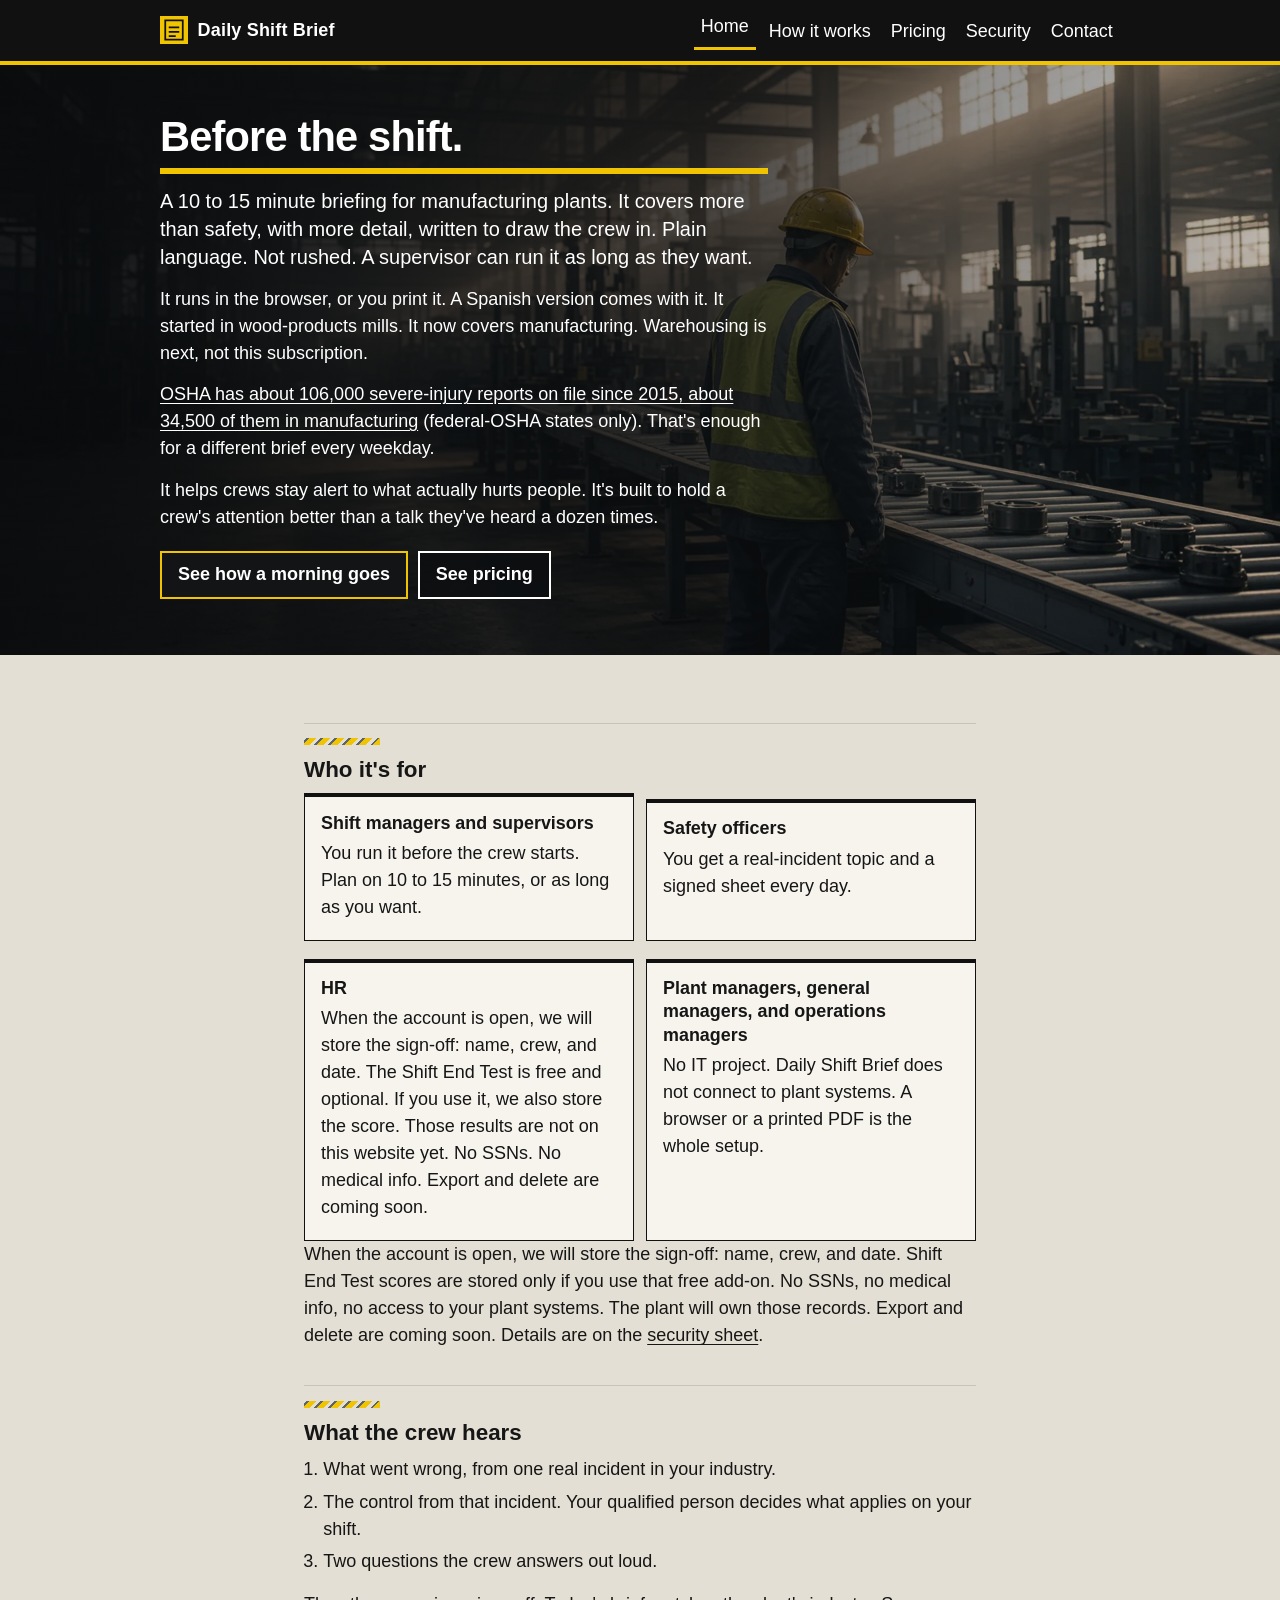
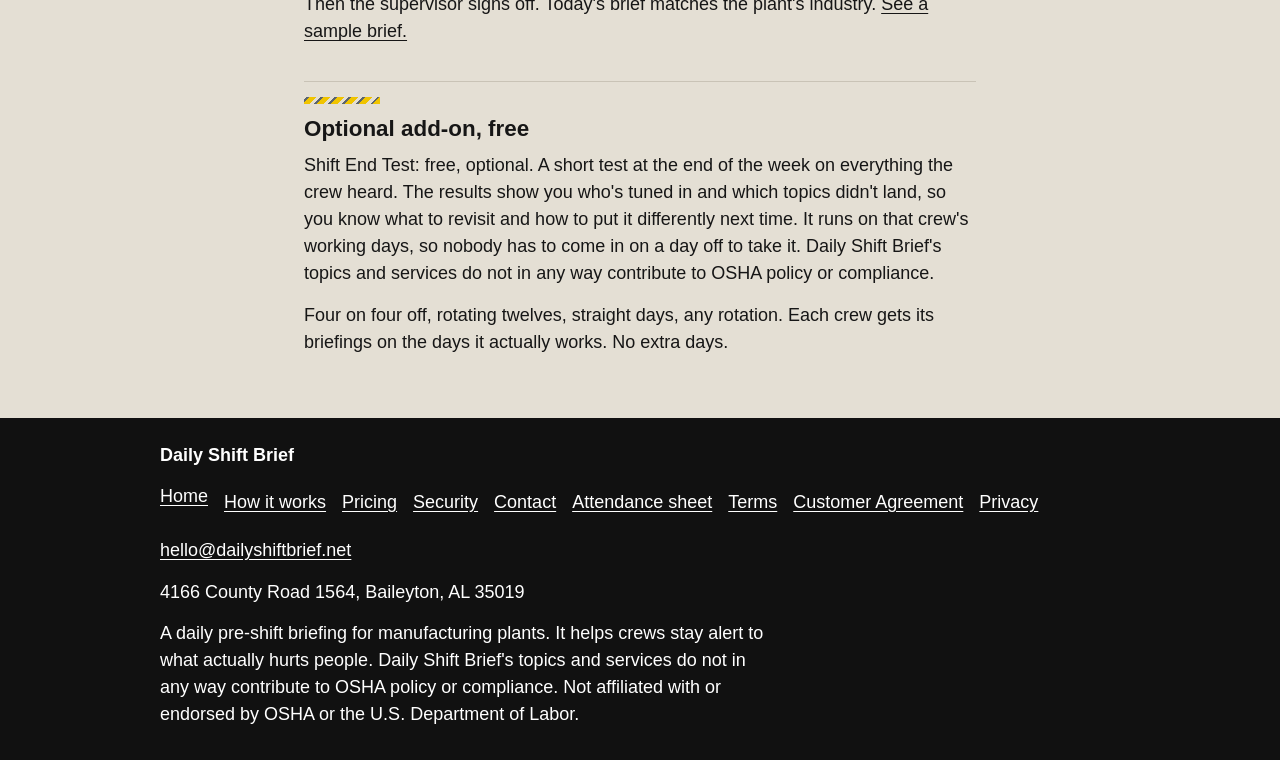
==== commit f622bd29: "Point contact, pricing, and home email at hello@dailyshiftbrief.net" ====
--- a/index.html
+++ b/index.html
@@ -112,7 +112,7 @@
         <li><a href="customer-agreement.html">Customer Agreement</a></li>
         <li><a href="privacy.html">Privacy</a></li>
       </ul>
-      <p><a href="mailto:robertsenicolaas@gmail.com">robertsenicolaas@gmail.com</a></p>
+      <p><a href="mailto:hello@dailyshiftbrief.net">hello@dailyshiftbrief.net</a></p>
       <p data-field="business-address"></p>
       <noscript><p>Mailing address: the BUSINESS_ADDRESS line in config.js.</p></noscript>
       <p class="footer-note">A daily pre-shift briefing for manufacturing plants. It helps crews stay alert to what actually hurts people. Daily Shift Brief's topics and services do not in any way contribute to OSHA policy or compliance. Not affiliated with or endorsed by OSHA or the U.S. Department of Labor.</p>
